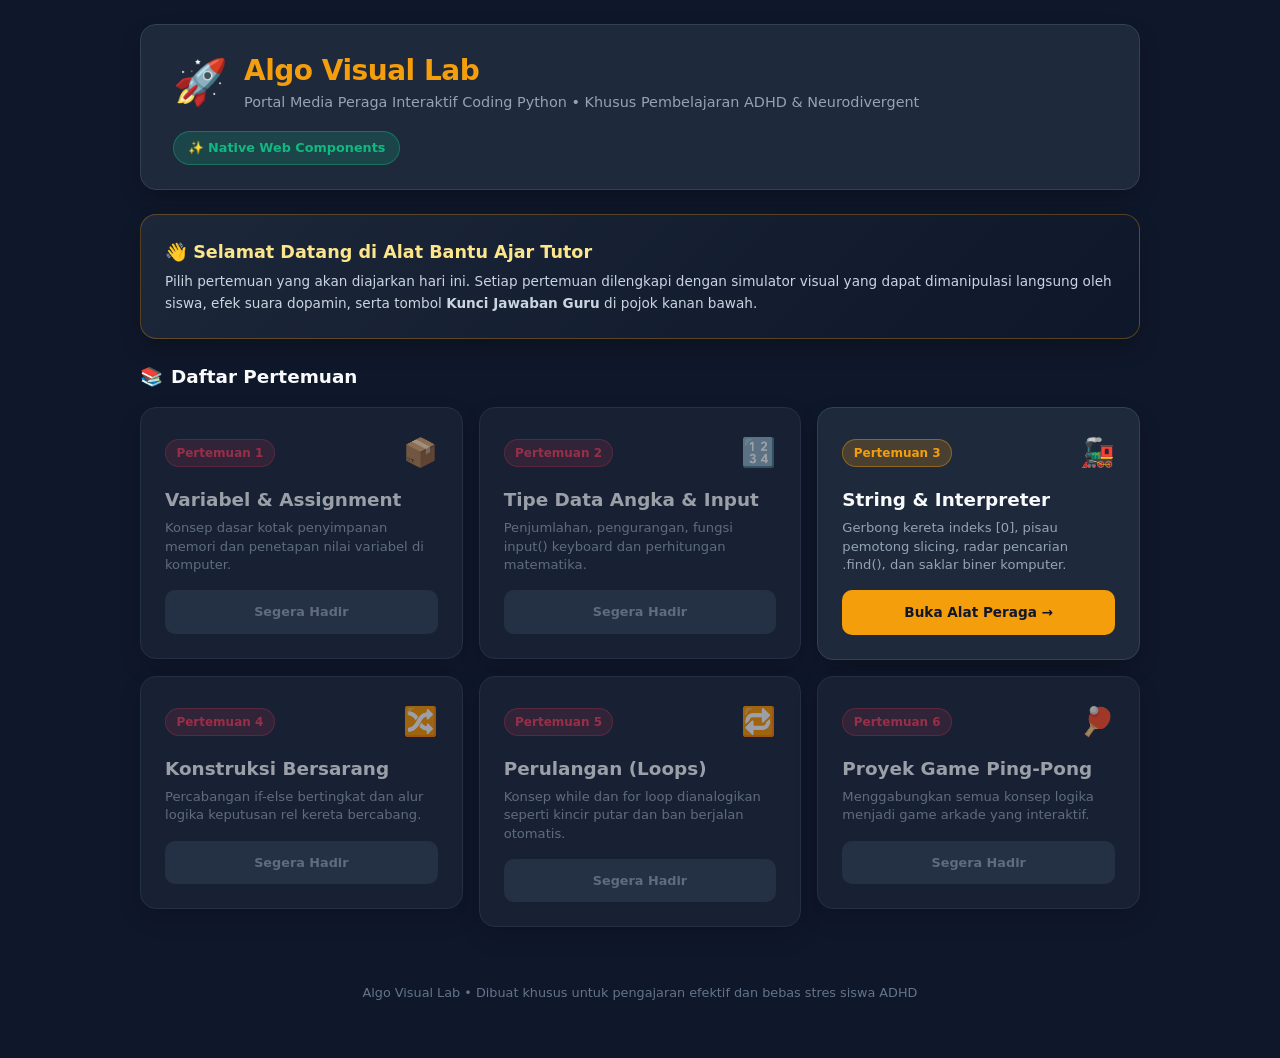
==== index.html @ 6dd55269 "first commit" ====
<!DOCTYPE html>
<html lang="id">
<head>
  <meta charset="UTF-8">
  <meta name="viewport" content="width=device-width, initial-scale=1.0">
  <title>Algo Visual Lab - Portal Media Peraga Interaktif</title>
  <link rel="stylesheet" href="shared/css/style.css">
  <script type="module" src="shared/components/index.js"></script>
</head>
<body>
  <div class="app-container">

    <!-- Header Portal -->
    <header class="card" style="display: flex; flex-wrap: wrap; justify-content: space-between; align-items: center; gap: 1rem; padding: 1.5rem 2rem;">
      <div style="display: flex; align-items: center; gap: 1rem;">
        <span style="font-size: 2.75rem;">🚀</span>
        <div>
          <h1 style="font-size: 1.75rem; font-weight: 900; color: #f59e0b; letter-spacing: -0.5px;">Algo Visual Lab</h1>
          <p style="font-size: 0.9rem; color: #94a3b8;">Portal Media Peraga Interaktif Coding Python &bull; Khusus Pembelajaran ADHD & Neurodivergent</p>
        </div>
      </div>
      <div>
        <span class="badge badge-emerald" style="padding: 0.4rem 0.85rem; font-size: 0.8rem;">
          ✨ Native Web Components
        </span>
      </div>
    </header>

    <!-- Section Intro Guru -->
    <div class="card" style="background: linear-gradient(135deg, rgba(30, 41, 59, 0.9), rgba(15, 23, 42, 0.9)); border-color: rgba(245, 158, 11, 0.3);">
      <h2 style="font-size: 1.1rem; font-weight: 800; color: #fde68a; margin-bottom: 0.35rem;">
        👋 Selamat Datang di Alat Bantu Ajar Tutor
      </h2>
      <p style="font-size: 0.85rem; color: #cbd5e1; line-height: 1.6;">
        Pilih pertemuan yang akan diajarkan hari ini. Setiap pertemuan dilengkapi dengan simulator visual yang dapat dimanipulasi langsung oleh siswa, efek suara dopamin, serta tombol <b>Kunci Jawaban Guru</b> di pojok kanan bawah.
      </p>
    </div>

    <!-- Grid Kartu Pertemuan -->
    <section>
      <h2 style="font-size: 1.15rem; font-weight: 800; margin-bottom: 1rem; display: flex; align-items: center; gap: 0.5rem;">
        <span>📚</span> Daftar Pertemuan
      </h2>
      
      <div class="grid-3">
        <!-- Pertemuan 1 -->
        <lesson-card 
          lesson="1" 
          title="Variabel & Assignment" 
          desc="Konsep dasar kotak penyimpanan memori dan penetapan nilai variabel di komputer." 
          icon="📦" 
          status="soon">
        </lesson-card>

        <!-- Pertemuan 2 -->
        <lesson-card 
          lesson="2" 
          title="Tipe Data Angka & Input" 
          desc="Penjumlahan, pengurangan, fungsi input() keyboard dan perhitungan matematika." 
          icon="🔢" 
          status="soon">
        </lesson-card>

        <!-- Pertemuan 3 (READY) -->
        <lesson-card 
          lesson="3" 
          title="String & Interpreter" 
          desc="Gerbong kereta indeks [0], pisau pemotong slicing, radar pencarian .find(), dan saklar biner komputer." 
          icon="🚂" 
          href="pertemuan-03-string/index.html" 
          status="ready">
        </lesson-card>

        <!-- Pertemuan 4 -->
        <lesson-card 
          lesson="4" 
          title="Konstruksi Bersarang" 
          desc="Percabangan if-else bertingkat dan alur logika keputusan rel kereta bercabang." 
          icon="🔀" 
          status="soon">
        </lesson-card>

        <!-- Pertemuan 5 -->
        <lesson-card 
          lesson="5" 
          title="Perulangan (Loops)" 
          desc="Konsep while dan for loop dianalogikan seperti kincir putar dan ban berjalan otomatis." 
          icon="🔁" 
          status="soon">
        </lesson-card>

        <!-- Pertemuan 6 -->
        <lesson-card 
          lesson="6" 
          title="Proyek Game Ping-Pong" 
          desc="Menggabungkan semua konsep logika menjadi game arkade yang interaktif." 
          icon="🏓" 
          status="soon">
        </lesson-card>
      </div>
    </section>

    <!-- Footer -->
    <footer style="text-align: center; padding: 2rem 0; font-size: 0.8rem; color: #64748b;">
      Algo Visual Lab &bull; Dibuat khusus untuk pengajaran efektif dan bebas stres siswa ADHD
    </footer>

  </div>
</body>
</html>
---- shared/css/style.css ----
/* ==========================================================================
   ALGO VISUAL LAB - CSS TERPUSAT (SHARED DESIGN SYSTEM)
   ========================================================================== */

:root {
  /* Palet Warna Utama */
  --bg-main: #0f172a;        /* slate-900 */
  --bg-card: #1e293b;        /* slate-800 */
  --bg-card-hover: #334155;  /* slate-700 */
  --bg-input: #020617;       /* slate-950 */
  --border-color: #334155;   /* slate-700 */
  --border-focus: #f59e0b;   /* amber-500 */

  /* Warna Teks */
  --text-primary: #f8fafc;   /* slate-50 */
  --text-secondary: #94a3b8; /* slate-400 */
  --text-muted: #64748b;     /* slate-500 */

  /* Aksen Fitur */
  --accent-amber: #f59e0b;
  --accent-emerald: #10b981;
  --accent-sky: #0ea5e9;
  --accent-violet: #8b5cf6;
  --accent-rose: #f43f5e;

  /* Font & Ukuran */
  --font-sans: system-ui, -apple-system, BlinkMacSystemFont, 'Segoe UI', Roboto, Oxygen, Ubuntu, Cantarell, sans-serif;
  --font-mono: ui-monospace, SFMono-Regular, Menlo, Monaco, Consolas, 'Liberation Mono', 'Courier New', monospace;
  --radius-sm: 8px;
  --radius-md: 12px;
  --radius-lg: 16px;
  --radius-xl: 20px;
}

/* Reset Dasar */
*, *::before, *::after {
  box-sizing: border-box;
  margin: 0;
  padding: 0;
}

body {
  background-color: var(--bg-main);
  color: var(--text-primary);
  font-family: var(--font-sans);
  line-height: 1.5;
  min-height: 100vh;
  padding: 1.5rem;
  -webkit-font-smoothing: antialiased;
}

/* Layout Container */
.app-container {
  max-width: 1000px;
  margin: 0 auto;
  display: flex;
  flex-direction: column;
  gap: 1.5rem;
}

/* Card Kontainer */
.card {
  background-color: var(--bg-card);
  border: 1px solid var(--border-color);
  border-radius: var(--radius-lg);
  padding: 1.5rem;
  box-shadow: 0 10px 25px -5px rgba(0, 0, 0, 0.3);
}

.card-header {
  display: flex;
  justify-content: space-between;
  align-items: center;
  border-bottom: 1px solid var(--border-color);
  padding-bottom: 0.75rem;
  margin-bottom: 1.25rem;
}

.card-title {
  font-size: 1.15rem;
  font-weight: 700;
  display: flex;
  align-items: center;
  gap: 0.5rem;
}

.card-subtitle {
  font-size: 0.8rem;
  color: var(--text-secondary);
  margin-top: 0.25rem;
}

/* Grid System Sederhana */
.grid-2 {
  display: grid;
  grid-template-columns: repeat(auto-fit, minmax(280px, 1fr));
  gap: 1rem;
}

.grid-3 {
  display: grid;
  grid-template-columns: repeat(auto-fit, minmax(240px, 1fr));
  gap: 1rem;
}

/* Tab Navigasi */
.tab-nav {
  display: grid;
  grid-template-columns: repeat(auto-fit, minmax(140px, 1fr));
  gap: 0.5rem;
  background-color: rgba(30, 41, 59, 0.5);
  padding: 0.5rem;
  border-radius: var(--radius-lg);
  border: 1px solid var(--border-color);
}

.tab-btn {
  background: transparent;
  border: none;
  color: var(--text-secondary);
  padding: 0.75rem 0.5rem;
  border-radius: var(--radius-md);
  font-weight: 700;
  font-size: 0.85rem;
  cursor: pointer;
  display: flex;
  flex-direction: column;
  align-items: center;
  gap: 0.25rem;
  transition: all 0.2s ease;
}

.tab-btn:hover {
  background-color: var(--bg-card-hover);
  color: var(--text-primary);
}

.tab-btn.active {
  background-color: var(--accent-amber);
  color: #0f172a;
  box-shadow: 0 4px 12px rgba(245, 158, 11, 0.3);
}

.tab-content {
  display: none;
}

.tab-content.active {
  display: block;
}

/* Input & Form */
.input-text {
  width: 100%;
  background-color: var(--bg-input);
  border: 2px solid var(--border-color);
  border-radius: var(--radius-md);
  padding: 0.75rem 1rem;
  color: var(--text-primary);
  font-size: 1rem;
  font-weight: 600;
  outline: none;
  transition: border-color 0.2s;
}

.input-text:focus {
  border-color: var(--accent-amber);
}

/* Slider */
.slider-group {
  display: flex;
  flex-direction: column;
  gap: 0.5rem;
  background: rgba(2, 6, 23, 0.6);
  padding: 1rem;
  border-radius: var(--radius-md);
  border: 1px solid var(--border-color);
}

.slider-label {
  display: flex;
  justify-content: space-between;
  font-size: 0.8rem;
  font-weight: 600;
}

input[type="range"] {
  width: 100%;
  cursor: pointer;
  accent-color: var(--accent-amber);
}

/* Kotak Kereta (Train Car) & Slicing */
.train-track {
  display: flex;
  flex-wrap: wrap;
  gap: 0.6rem;
  background-color: rgba(2, 6, 23, 0.7);
  border: 1px solid rgba(51, 65, 85, 0.8);
  border-radius: var(--radius-lg);
  padding: 1rem;
  min-height: 110px;
  align-items: center;
}

@keyframes pulse-slice {
  0%, 100% { transform: scale(1); box-shadow: 0 0 0 rgba(245, 158, 11, 0); }
  50% { transform: scale(1.06); box-shadow: 0 0 16px rgba(245, 158, 11, 0.6); }
}

.active-slice {
  animation: pulse-slice 1.5s infinite;
  border-color: var(--accent-amber) !important;
  background-color: rgba(245, 158, 11, 0.2) !important;
  color: #fef3c7 !important;
}

/* Code Banner Live */
.code-banner {
  background-color: rgba(2, 6, 23, 0.85);
  border: 1px solid var(--border-color);
  border-radius: var(--radius-md);
  padding: 1rem;
  font-family: var(--font-mono);
  display: flex;
  flex-wrap: wrap;
  justify-content: space-between;
  align-items: center;
  gap: 1rem;
}

.code-title {
  font-size: 0.75rem;
  color: var(--text-secondary);
}

.code-val {
  font-weight: 700;
  font-size: 0.95rem;
}

/* Badge Status */
.badge {
  display: inline-flex;
  align-items: center;
  gap: 0.35rem;
  padding: 0.25rem 0.65rem;
  border-radius: 9999px;
  font-size: 0.75rem;
  font-weight: 600;
}

.badge-emerald {
  background-color: rgba(16, 185, 129, 0.2);
  color: var(--accent-emerald);
  border: 1px solid rgba(16, 185, 129, 0.4);
}

.badge-rose {
  background-color: rgba(244, 63, 94, 0.2);
  color: var(--accent-rose);
  border: 1px solid rgba(244, 63, 94, 0.4);
}

.badge-amber {
  background-color: rgba(245, 158, 11, 0.2);
  color: var(--accent-amber);
  border: 1px solid rgba(245, 158, 11, 0.4);
}

/* Switch Biner */
.switch-grid {
  display: flex;
  flex-wrap: wrap;
  gap: 0.75rem;
  justify-content: center;
}

.switch-btn {
  width: 52px;
  height: 68px;
  border-radius: var(--radius-md);
  font-family: var(--font-mono);
  font-size: 1.25rem;
  font-weight: 900;
  border: none;
  cursor: pointer;
  display: flex;
  flex-direction: column;
  align-items: center;
  justify-content: center;
  transition: all 0.2s cubic-bezier(0.34, 1.56, 0.64, 1);
}

.switch-btn.on {
  background-color: var(--accent-emerald);
  color: #020617;
  box-shadow: 0 4px 15px rgba(16, 185, 129, 0.4);
}

.switch-btn.off {
  background-color: var(--bg-card);
  color: var(--text-muted);
  border: 1px solid var(--border-color);
}
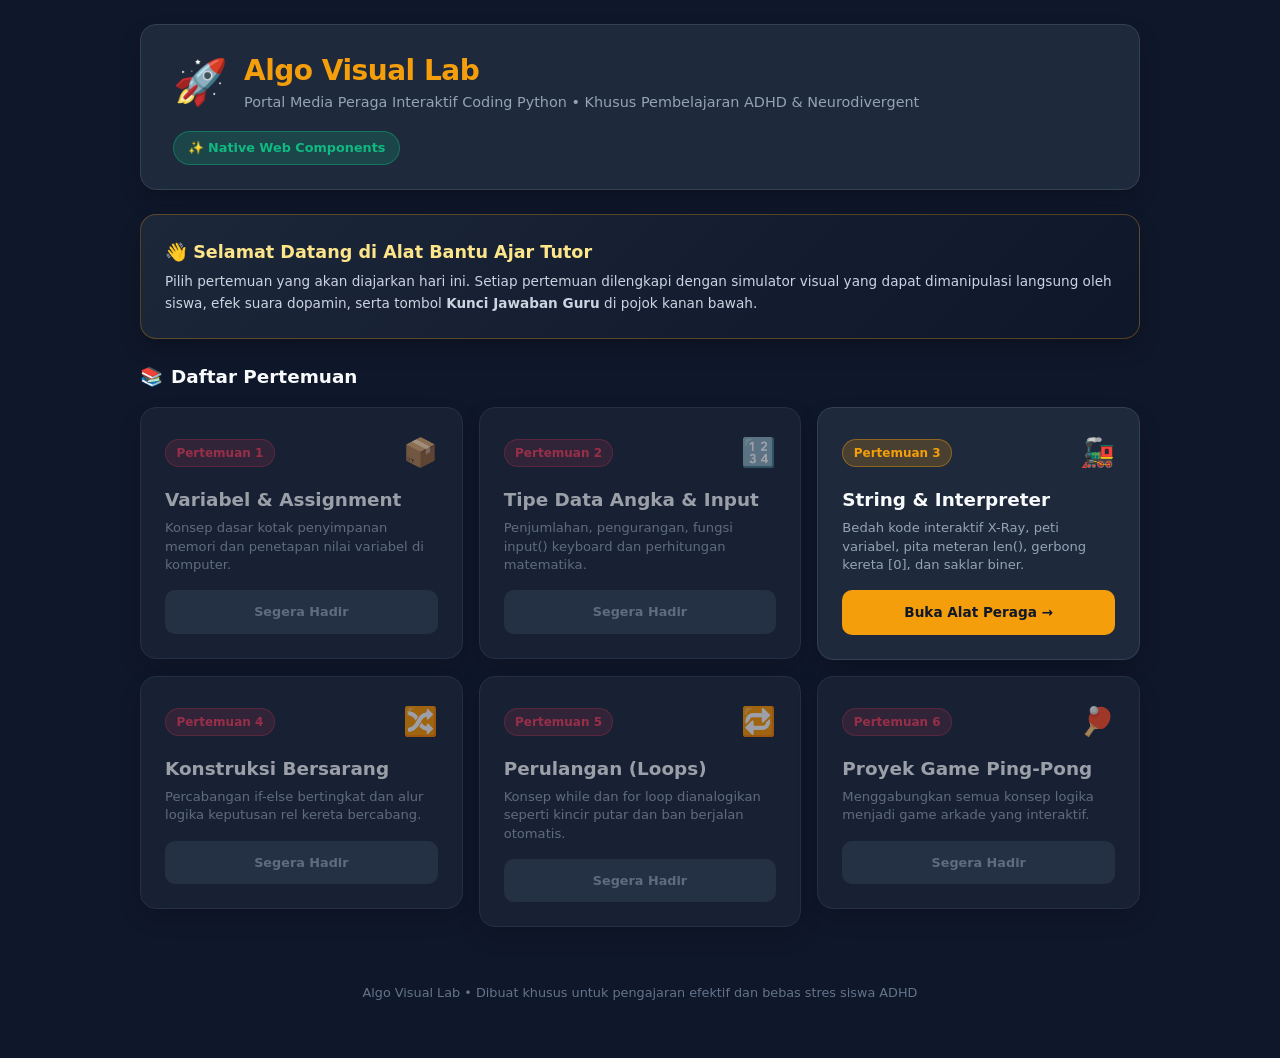
==== commit 5ef6bec5: "feat: tambahkan fitur bedah kode interaktif code x-ray dan changelog" ====
--- a/index.html
+++ b/index.html
@@ -65,7 +65,7 @@
         <lesson-card 
           lesson="3" 
           title="String & Interpreter" 
-          desc="Gerbong kereta indeks [0], pisau pemotong slicing, radar pencarian .find(), dan saklar biner komputer." 
+          desc="Bedah kode interaktif X-Ray, peti variabel, pita meteran len(), gerbong kereta [0], dan saklar biner." 
           icon="🚂" 
           href="pertemuan-03-string/index.html" 
           status="ready">
--- a/shared/css/style.css
+++ b/shared/css/style.css
@@ -304,3 +304,115 @@
   color: var(--text-muted);
   border: 1px solid var(--border-color);
 }
+
+/* ==========================================================================
+   X-RAY CODE INSPECTOR & ANATOMY STYLES
+   ========================================================================== */
+
+.xray-chip {
+  display: inline-flex;
+  flex-direction: column;
+  align-items: center;
+  gap: 0.2rem;
+  padding: 0.4rem 0.75rem;
+  border-radius: var(--radius-md);
+  transition: all 0.2s cubic-bezier(0.34, 1.56, 0.64, 1);
+  user-select: none;
+}
+
+.xray-chip:hover {
+  transform: translateY(-2px) scale(1.04);
+}
+
+.chip-tag {
+  font-size: 0.65rem;
+  font-weight: 700;
+  text-transform: uppercase;
+  padding: 0.15rem 0.45rem;
+  border-radius: 9999px;
+  background: #334155;
+  color: #94a3b8;
+  letter-spacing: 0.5px;
+}
+
+.chip-code {
+  font-size: 1.15rem;
+  font-weight: 800;
+  font-family: var(--font-mono);
+}
+
+.xray-box-chip {
+  background: rgba(59, 130, 246, 0.15);
+  border: 2px solid #3b82f6;
+  color: #93c5fd;
+}
+.xray-box-chip:hover {
+  box-shadow: 0 0 15px rgba(59, 130, 246, 0.4);
+}
+
+.xray-arrow-chip {
+  background: rgba(245, 158, 11, 0.15);
+  border: 2px solid #f59e0b;
+  color: #fde68a;
+}
+.xray-arrow-chip:hover {
+  box-shadow: 0 0 15px rgba(245, 158, 11, 0.4);
+}
+
+.xray-str-chip {
+  background: rgba(16, 185, 129, 0.15);
+  border: 2px solid #10b981;
+  color: #a7f3d0;
+}
+.xray-str-chip:hover {
+  box-shadow: 0 0 15px rgba(16, 185, 129, 0.4);
+}
+
+.xray-len-chip {
+  background: rgba(16, 185, 129, 0.1);
+  padding: 0.5rem 0.85rem;
+  border-radius: var(--radius-lg);
+}
+
+/* Pita Meteran len() */
+.meter-tape {
+  display: flex;
+  background: repeating-linear-gradient(
+    90deg,
+    #fbbf24,
+    #fbbf24 15px,
+    #f59e0b 15px,
+    #f59e0b 30px
+  );
+  color: #0f172a;
+  border-radius: var(--radius-sm);
+  padding: 0.35rem 0.5rem;
+  font-family: var(--font-mono);
+  font-weight: 900;
+  box-shadow: 0 4px 12px rgba(245, 158, 11, 0.3);
+  overflow-x: auto;
+  align-items: center;
+  gap: 0.5rem;
+}
+
+.meter-unit {
+  background: #0f172a;
+  color: #fbbf24;
+  border-radius: 4px;
+  padding: 0.15rem 0.35rem;
+  font-size: 0.75rem;
+  display: inline-flex;
+  flex-direction: column;
+  align-items: center;
+}
+
+@keyframes slide-into-box {
+  0% { transform: translateY(-20px) scale(0.9); opacity: 0; }
+  60% { transform: translateY(4px) scale(1.05); opacity: 1; }
+  100% { transform: translateY(0) scale(1); opacity: 1; }
+}
+
+.slide-in-anim {
+  animation: slide-into-box 0.4s cubic-bezier(0.34, 1.56, 0.64, 1);
+}
+
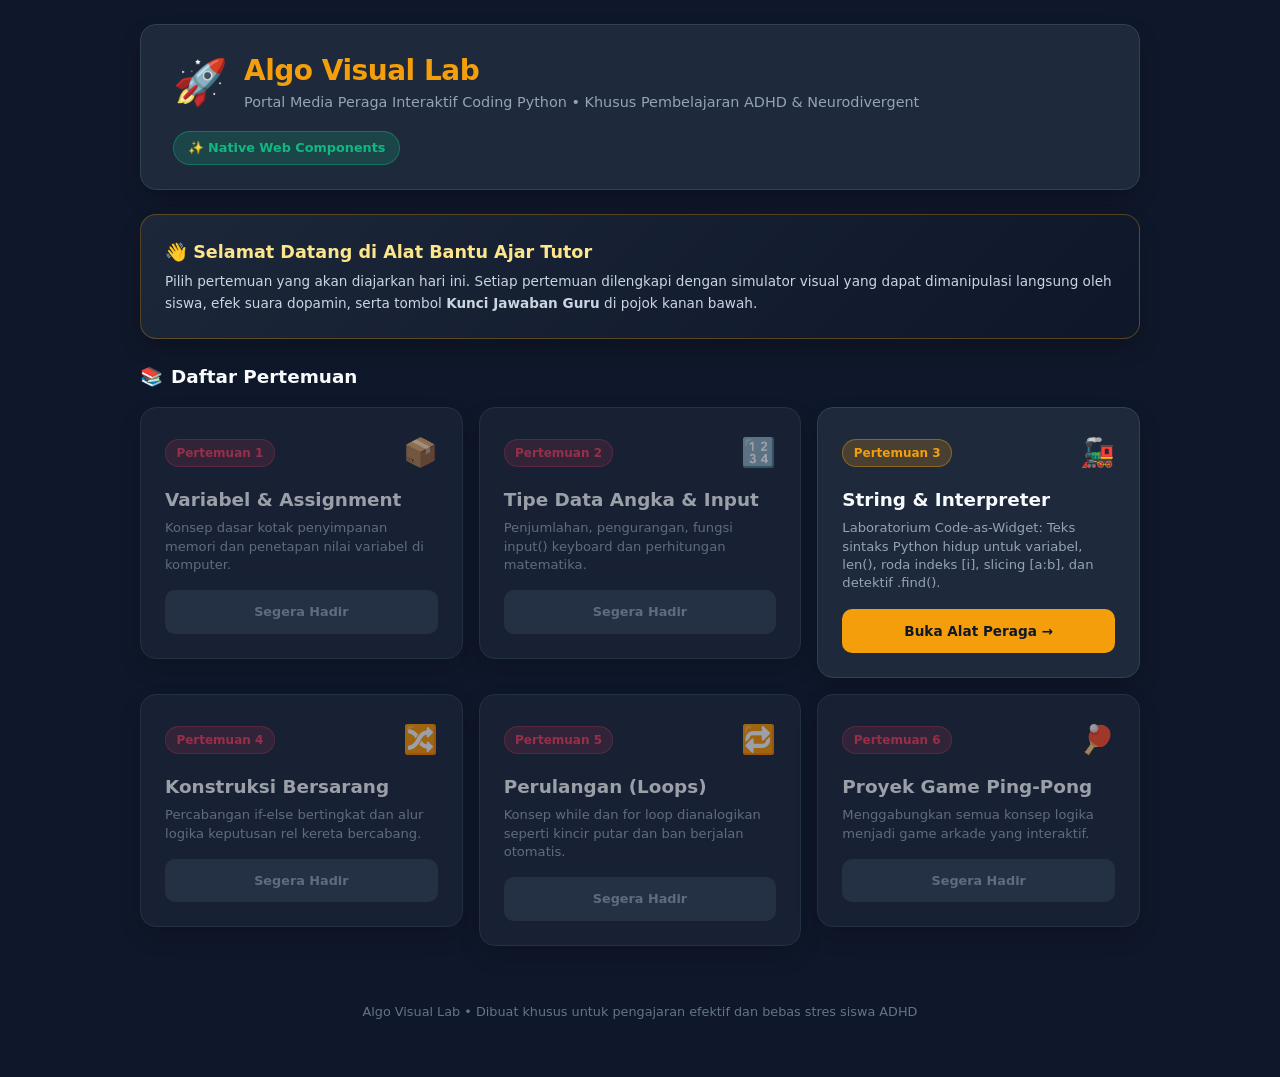
==== commit e3bfd7eb: "refactor: terapkan arsitektur code-as-widget terpadu pada pertemuan 3" ====
--- a/index.html
+++ b/index.html
@@ -65,7 +65,7 @@
         <lesson-card 
           lesson="3" 
           title="String & Interpreter" 
-          desc="Bedah kode interaktif X-Ray, peti variabel, pita meteran len(), gerbong kereta [0], dan saklar biner." 
+          desc="Laboratorium Code-as-Widget: Teks sintaks Python hidup untuk variabel, len(), roda indeks [i], slicing [a:b], dan detektif .find()." 
           icon="🚂" 
           href="pertemuan-03-string/index.html" 
           status="ready">
--- a/shared/css/style.css
+++ b/shared/css/style.css
@@ -406,13 +406,189 @@
   align-items: center;
 }
 
-@keyframes slide-into-box {
-  0% { transform: translateY(-20px) scale(0.9); opacity: 0; }
-  60% { transform: translateY(4px) scale(1.05); opacity: 1; }
-  100% { transform: translateY(0) scale(1); opacity: 1; }
-}
-
-.slide-in-anim {
-  animation: slide-into-box 0.4s cubic-bezier(0.34, 1.56, 0.64, 1);
-}
-
+/* ==========================================================================
+   CODE-AS-WIDGET INLINE MANIPULATORS & MISSION SYSTEM
+   ========================================================================== */
+
+/* Wadah Baris Kode Interaktif Utama */
+.code-widget-container {
+  background: #020617;
+  border: 2px solid #334155;
+  border-radius: var(--radius-lg);
+  padding: 1.25rem;
+  font-family: var(--font-mono);
+  box-shadow: inset 0 2px 8px rgba(0, 0, 0, 0.6);
+  display: flex;
+  flex-direction: column;
+  gap: 0.85rem;
+}
+
+.code-line {
+  display: flex;
+  align-items: center;
+  flex-wrap: wrap;
+  gap: 0.4rem 0.5rem;
+  font-size: 1.1rem;
+  line-height: 1.8;
+}
+
+/* Token Sintaks Python */
+.token-var {
+  color: #93c5fd;
+  font-weight: 700;
+  background: rgba(59, 130, 246, 0.12);
+  padding: 0.15rem 0.45rem;
+  border-radius: 6px;
+  border: 1px solid rgba(59, 130, 246, 0.3);
+}
+
+.token-op {
+  color: #f59e0b;
+  font-weight: 900;
+  padding: 0 0.15rem;
+}
+
+.token-str {
+  color: #a7f3d0;
+  font-weight: 700;
+}
+
+.token-func {
+  color: #10b981;
+  font-weight: 800;
+}
+
+.token-num {
+  color: #f43f5e;
+  font-weight: 800;
+}
+
+/* Inline Input di dalam Kode */
+.inline-code-input {
+  background: rgba(15, 23, 42, 0.9);
+  border: 2px solid var(--accent-emerald);
+  color: #a7f3d0;
+  font-family: var(--font-mono);
+  font-size: 1.05rem;
+  font-weight: 700;
+  padding: 0.2rem 0.5rem;
+  border-radius: 6px;
+  outline: none;
+  transition: all 0.2s ease;
+}
+
+.inline-code-input:focus {
+  border-color: #34d399;
+  box-shadow: 0 0 10px rgba(16, 185, 129, 0.4);
+}
+
+/* Inline Stepper [ - 0 + ] */
+.inline-stepper {
+  display: inline-flex;
+  align-items: center;
+  background: rgba(15, 23, 42, 0.95);
+  border: 2px solid var(--accent-amber);
+  border-radius: 8px;
+  padding: 0.1rem 0.3rem;
+  gap: 0.25rem;
+}
+
+.inline-stepper-btn {
+  background: #334155;
+  color: #f8fafc;
+  border: none;
+  border-radius: 4px;
+  width: 24px;
+  height: 24px;
+  display: inline-flex;
+  align-items: center;
+  justify-content: center;
+  font-family: var(--font-mono);
+  font-size: 0.9rem;
+  font-weight: 900;
+  cursor: pointer;
+  transition: all 0.15s ease;
+}
+
+.inline-stepper-btn:hover {
+  background: var(--accent-amber);
+  color: #020617;
+  transform: scale(1.1);
+}
+
+.inline-stepper-btn:active {
+  transform: scale(0.95);
+}
+
+.inline-stepper-val {
+  font-family: var(--font-mono);
+  font-size: 1.15rem;
+  font-weight: 900;
+  color: #fde68a;
+  min-width: 28px;
+  text-align: center;
+}
+
+/* Kartu Misi Cepat (Micro-Challenges) */
+.mission-card {
+  background: linear-gradient(135deg, rgba(30, 41, 59, 0.8), rgba(15, 23, 42, 0.9));
+  border: 1px solid #334155;
+  border-radius: var(--radius-md);
+  padding: 0.85rem 1rem;
+  display: flex;
+  justify-content: space-between;
+  align-items: center;
+  gap: 0.75rem;
+  flex-wrap: wrap;
+}
+
+.mission-title {
+  display: flex;
+  align-items: center;
+  gap: 0.5rem;
+  font-size: 0.85rem;
+  font-weight: 700;
+  color: var(--text-primary);
+}
+
+.mission-badge {
+  display: inline-flex;
+  align-items: center;
+  gap: 0.35rem;
+  padding: 0.25rem 0.65rem;
+  border-radius: 9999px;
+  font-size: 0.75rem;
+  font-weight: 800;
+  transition: all 0.3s ease;
+}
+
+.mission-badge-pending {
+  background: rgba(100, 116, 139, 0.2);
+  color: #94a3b8;
+  border: 1px solid #475569;
+}
+
+.mission-badge-success {
+  background: rgba(16, 185, 129, 0.25);
+  color: #34d399;
+  border: 1px solid #10b981;
+  box-shadow: 0 0 12px rgba(16, 185, 129, 0.4);
+  animation: pulse-success 1.5s infinite;
+}
+
+@keyframes pulse-success {
+  0%, 100% { transform: scale(1); }
+  50% { transform: scale(1.04); }
+}
+
+/* Hasil Dinamis yang Melompat */
+.result-jump {
+  display: inline-block;
+  transition: transform 0.2s cubic-bezier(0.34, 1.56, 0.64, 1);
+}
+
+.result-jump.jumped {
+  transform: scale(1.25);
+}
+
+
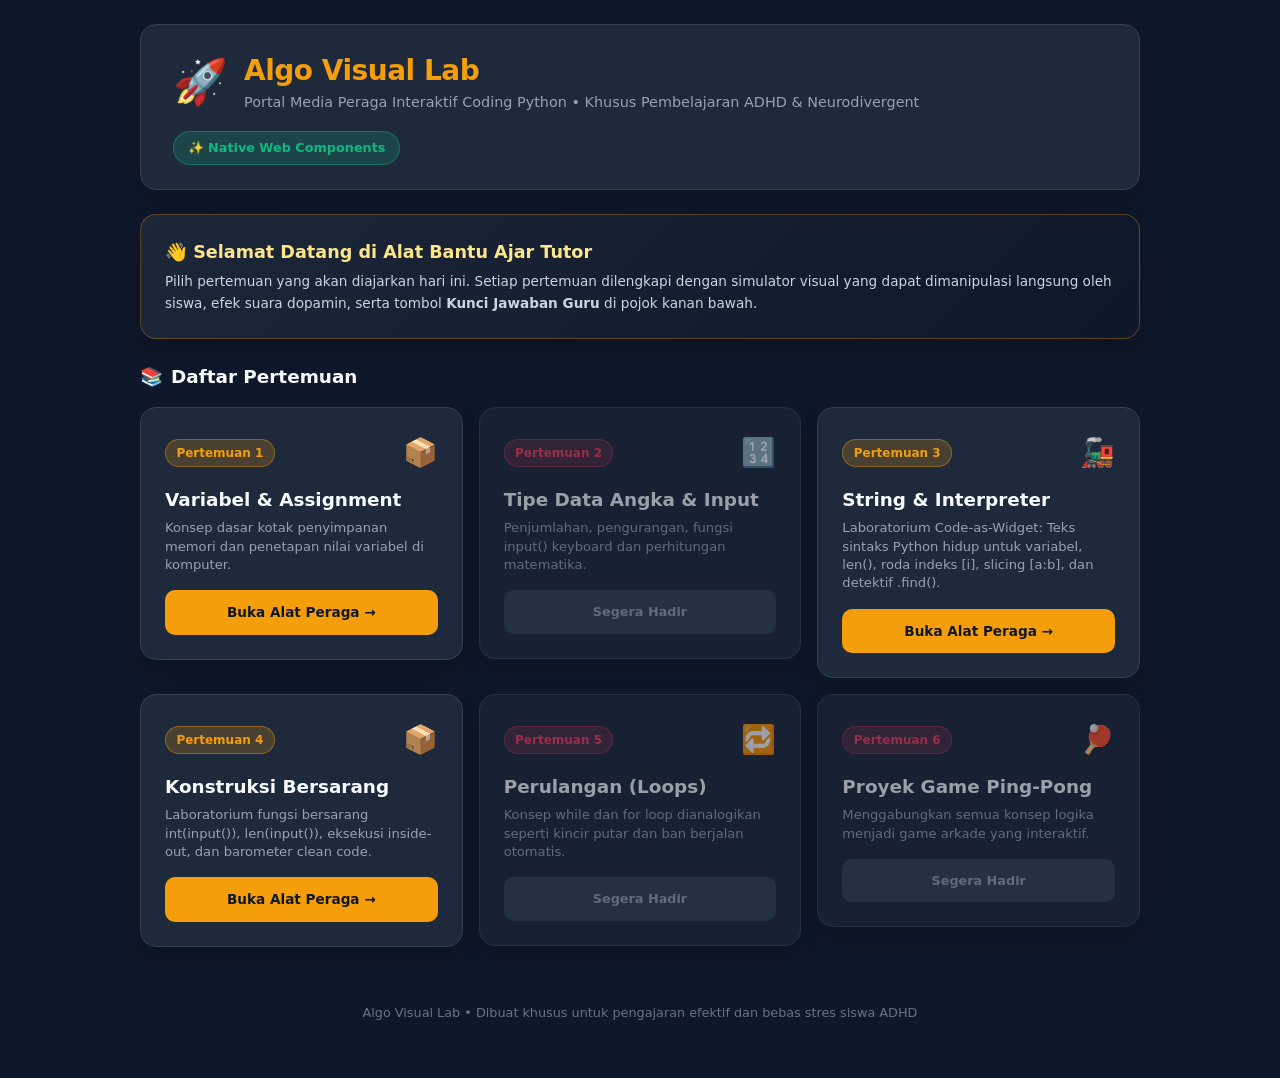
==== commit 43e4f71e: "feat(p1-p4): tambah media peraga pertemuan 1 (variabel) dan pertemuan 4 (konstruksi bersarang)" ====
--- a/index.html
+++ b/index.html
@@ -43,13 +43,14 @@
       </h2>
       
       <div class="grid-3">
-        <!-- Pertemuan 1 -->
+        <!-- Pertemuan 1 (READY) -->
         <lesson-card 
           lesson="1" 
           title="Variabel & Assignment" 
           desc="Konsep dasar kotak penyimpanan memori dan penetapan nilai variabel di komputer." 
           icon="📦" 
-          status="soon">
+          href="pertemuan-01-variabel/index.html" 
+          status="ready">
         </lesson-card>
 
         <!-- Pertemuan 2 -->
@@ -71,13 +72,14 @@
           status="ready">
         </lesson-card>
 
-        <!-- Pertemuan 4 -->
+        <!-- Pertemuan 4 (READY) -->
         <lesson-card 
           lesson="4" 
           title="Konstruksi Bersarang" 
-          desc="Percabangan if-else bertingkat dan alur logika keputusan rel kereta bercabang." 
-          icon="🔀" 
-          status="soon">
+          desc="Laboratorium fungsi bersarang int(input()), len(input()), eksekusi inside-out, dan barometer clean code." 
+          icon="📦" 
+          href="pertemuan-04-konstruksi-bersarang/index.html" 
+          status="ready">
         </lesson-card>
 
         <!-- Pertemuan 5 -->
